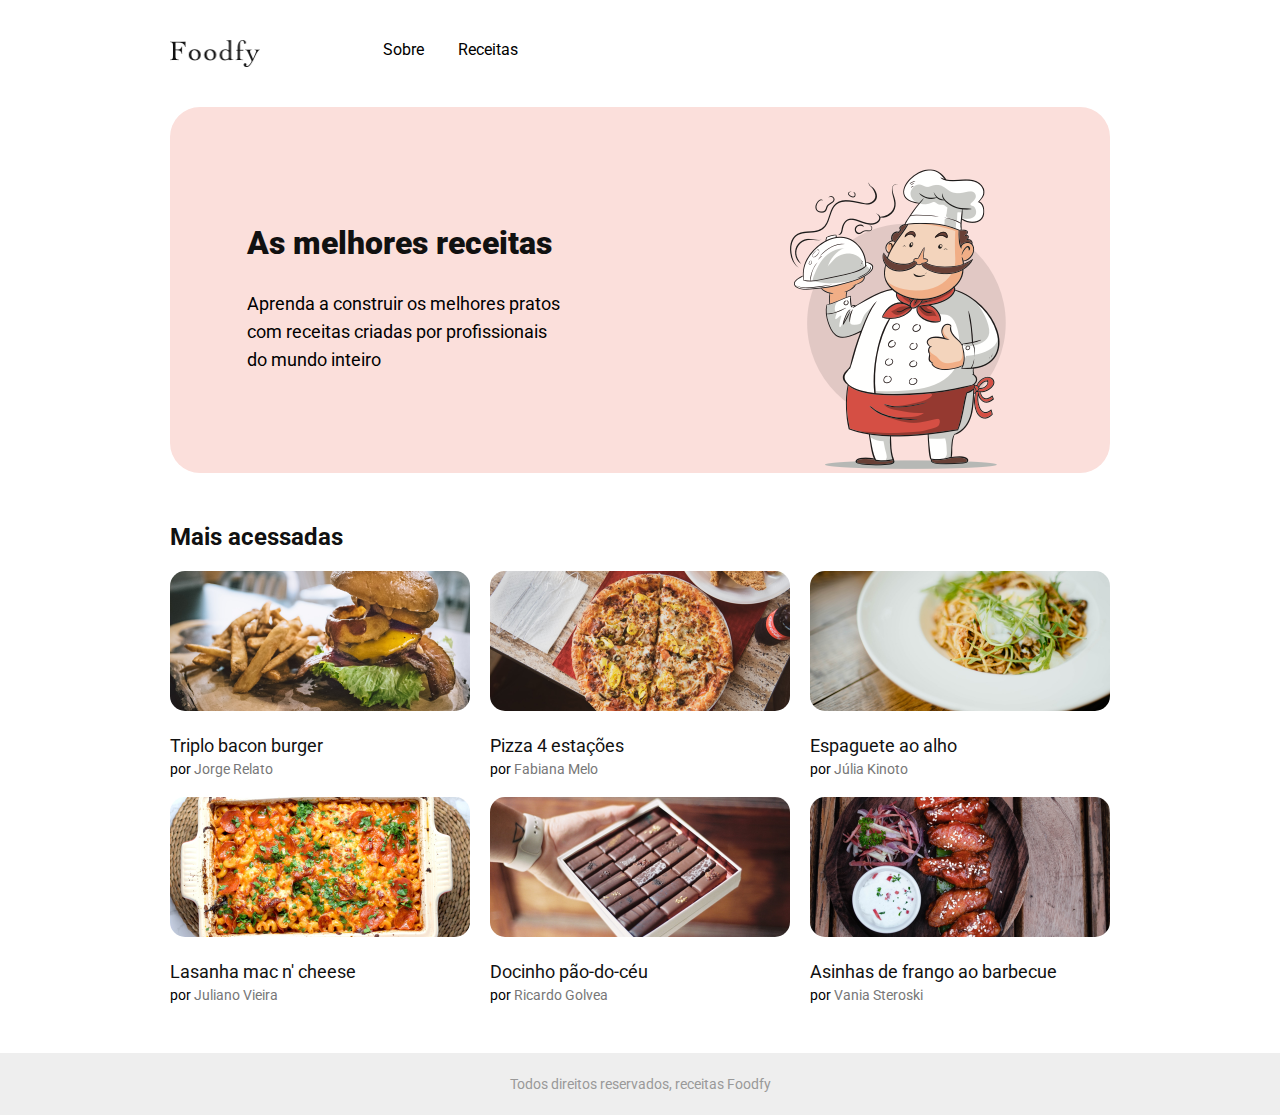
==== index.html @ 1d3b9c8e "finalizando frontend pagina sobre" ====
<!DOCTYPE html>
<html lang="pt-br">
<head>
  <meta charset="UTF-8">
  <meta name="viewport" content="width=device-width, initial-scale=1.0">
  <link rel="stylesheet" href="style.css">
  <title>Foodfy</title>
</head>
<body>

<div class="container">

  <header>
    <div class="menu">  
      <img src="assets/logo.png" alt="logo do site">
      <nav>
        <a href="sobre.html">Sobre</a>
        <a href="#">Receitas</a>
      </nav>          
    </div>
    
    <div class="banner">
      <div class="text-banner">
        <h1>As melhores receitas</h1>
        <p>Aprenda a construir os melhores pratos com receitas criadas por profissionais do mundo inteiro</p>
      </div>
      <div class="img-banner">
        <img src="assets/chef.png" alt="imagem do banner">
      </div>
    </div>
  </header>

  <main>
    <h1>Mais acessadas</h1>
    <div class="cards">
      <!--CARD-->
      <div class="card">
        <img src="assets/burger.png" alt="imagem de um burguer">
        <h3>Triplo bacon burger</h3>
        <p>por <span>Jorge Relato</span></p>
      </div>
      <!--CARD-->
      <div class="card">
        <img src="assets/pizza.png" alt="imagem de uma pizza">
        <h3>Pizza 4 estações</h3>
        <p>por <span>Fabiana Melo</span></p>
      </div>
      <!--CARD-->
      <div class="card">
        <img src="assets/espaguete.png" alt="imagem de um espaguete">
        <h3>Espaguete ao alho</h3>
        <p>por <span>Júlia Kinoto</span></p>
      </div>
      <!--CARD-->
      <div class="card">
        <img src="assets/lasanha.png" alt="imagem de uma lasanha">
        <h3>Lasanha mac n' cheese</h3>
        <p>por <span>Juliano Vieira</span></p>
      </div>
      <!--CARD-->
      <div class="card">
        <img src="assets/doce.png" alt="imagem de um doce">
        <h3>Docinho pão-do-céu</h3>
        <p>por <span>Ricardo Golvea</span></p>
      </div>
      <!--CARD-->  
      <div class="card">
        <img src="assets/asinhas.png" alt="imagem de asinhas de frango">
        <h3>Asinhas de frango ao barbecue</h3>
        <p>por <span>Vania Steroski</span></p>
      </div>      
    </div>    
  </main>
</div>
<footer>
    <p>Todos direitos reservados, receitas Foodfy</p>
</footer>
  
</body>
</html>
---- style.css ----
@import url('https://fonts.googleapis.com/css2?family=Roboto:wght@100;300;400;500;700;900&display=swap');

* {
  margin: 0;
  padding: 0;
}

:root {
  --primary-color: #FBDFDB; 
  --font-color: #111111; 
}


body {
  font-family: 'Roboto', sans-serif;
}

.container {
  max-width: 940px;
  /* text-align: center; */
  margin: 0 auto;


  /* border: 1px solid red; */
}

/* MENU */

header .menu {
  display: flex;
  justify-content: start;
  align-content: center;
  margin: 40px auto;
}

header .menu img{
  margin-right: 123px;
  width: 90px;
  height: 27px;
}

header .menu nav a{
  text-decoration: none;
  margin-right: 30px;

  font-size: 16px;
  color: #000;
  line-height: 19px;
}

header .menu nav a:hover {
  background-color: var(--primary-color);
}

/* BANNER  */

header .banner {
  display: grid;
  grid-template-columns: 1fr 1fr;

  height: 366px;
  max-width: 940px;
  background-color: var(--primary-color);
  border-radius: 30px;
}

header .banner .text-banner {
  /* border: 1px solid red; */
  display: grid;
  grid-template-rows: 1fr 1fr;
  justify-content: center;
  align-content: center;
}

header .banner .text-banner h1 {
  /* border: 1px solid blue; */
  margin-top: 117px;  
  font-size: 32px;
  color: #111111;
  font-weight: 900;
}

header .banner .text-banner p {
  /* margin-top: 10px;
  margin-left: 60px; */ 
  /* border: 1px solid red;   */
  text-align: left;
  max-width: 316px;
  /* height: 84px; */

  font-size: 18px;
  font-weight: normal;
  line-height: 28px;
}

header .img-banner {
  align-self: end;
}
header .banner img {  
  margin-left: 150px;
  width: 216px;
  height: 300px;
}

/* MAIN  */

main {  
  margin-top: 50px;
}

main h1 {
  font-size: 24px;
  font-weight: bold;
  line-height: 28px;
  color: var(--font-color); 
  text-align: left;

  margin-bottom: 20px;
}

main .cards {
  display: grid;
  grid-template-columns: 1fr 1fr 1fr;  
  gap: 20px;
}

main .cards .card {
  cursor: pointer;
}

main .cards .card img{
  max-width: 300px;
  height: 140px;
  border-radius: 15px;
}

main .cards .card img:hover {
  height: 200px;  
  transition: 400ms ease-in;
}

main .cards .card h3 {
  font-size: 18px;
  text-align: left;
  font-weight: normal;
  line-height: 21px;
  color: var(--font-color);
  margin-top: 20px;
  margin-bottom: 5px;
}

main .cards .card h3:hover {
  transition: 1s ease;
  background-color: var(--primary-color);
}

main .cards .card p {
  font-size: 14px;
  font-weight: normal;
  text-align: left;
  line-height: 16px;
}

main .cards .card p span {
  color: #777777;
}

footer {
  display: grid;
  grid-template-rows: 1fr;
  align-content: center;
  justify-content: center;
  margin-top: 50px;
  height: 62px;
  width: 100%;
  background: #EEEEEE;
  text-transform: ;
}

footer p {
  justify-self: center;
  align-self: center;
  font-size: 14px;
  line-height: 16px;
  color: #999999;
}  
 
/* PÁGINA SOBRE  */

header .menu nav a.active {
  font-weight: bold;
}

header .about {
  margin-bottom: 50px;
}

.text-sobre h1 {
  margin-top: 30px;
  margin-bottom: 20px;
  font-size: 24px;  
}
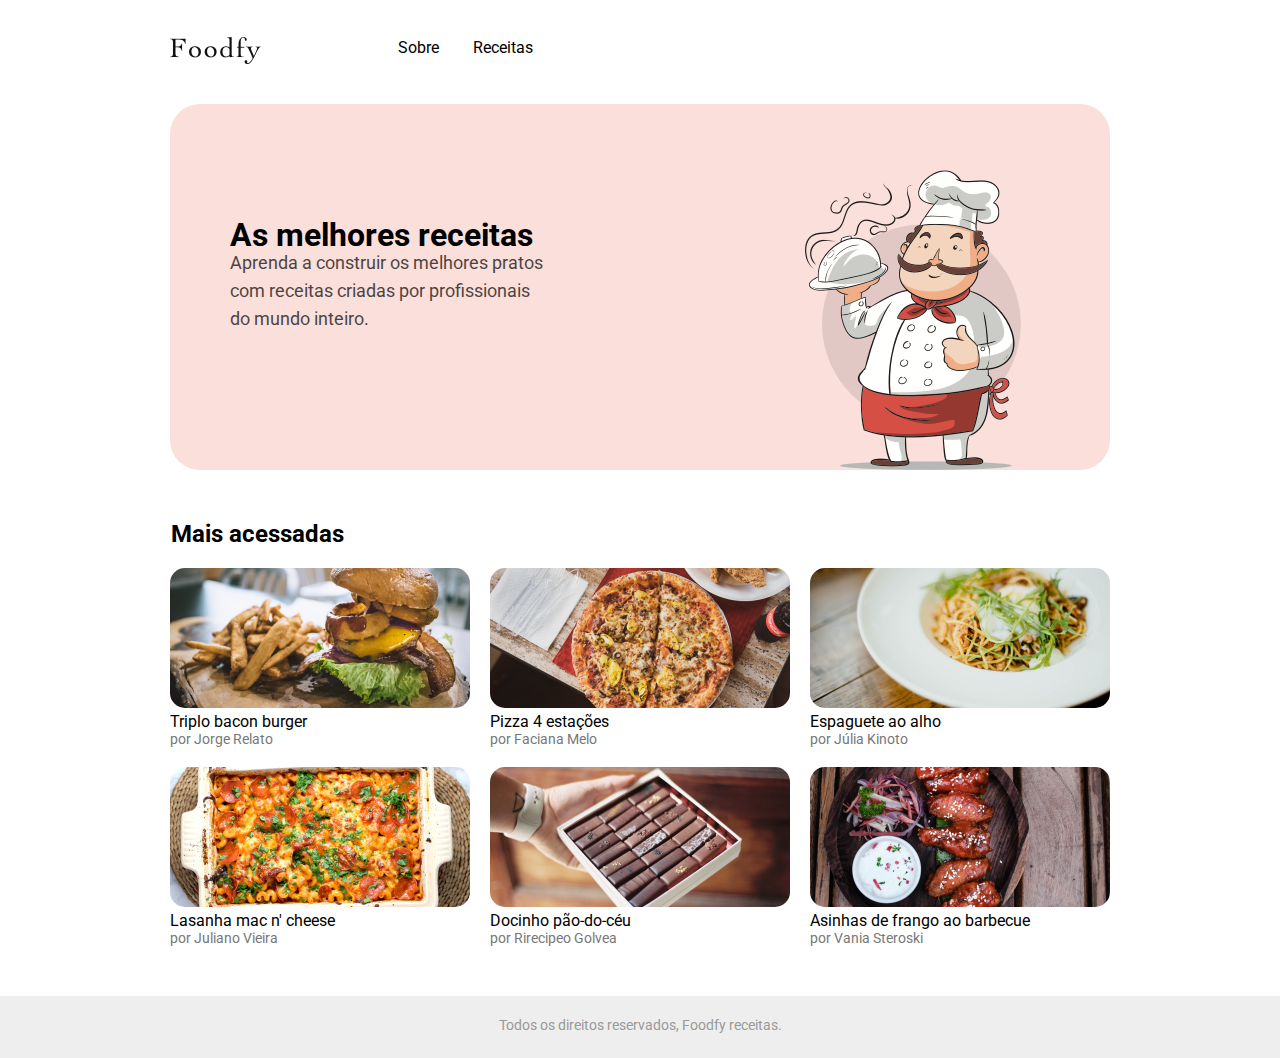
==== commit d8aba500: "frontend finalizado com modal" ====
--- a/index.html
+++ b/index.html
@@ -1,80 +1,133 @@
 <!DOCTYPE html>
-<html lang="pt-br">
+<html lang="en">
 <head>
-  <meta charset="UTF-8">
-  <meta name="viewport" content="width=device-width, initial-scale=1.0">
-  <link rel="stylesheet" href="style.css">
-  <title>Foodfy</title>
+    <meta charset="UTF-8">
+    <meta name="viewport" content="width=device-width, initial-scale=1.0">
+    <title>Foodfy</title>
+    <link rel="stylesheet" href="style.css">
 </head>
 <body>
+    <div class="container">
+        <header>
 
-<div class="container">
-
-  <header>
-    <div class="menu">  
-      <img src="assets/logo.png" alt="logo do site">
-      <nav>
-        <a href="sobre.html">Sobre</a>
-        <a href="#">Receitas</a>
-      </nav>          
+            <a href="./index.html">
+                <img src="./assets/logo.png" alt="Logo Foodfy" />
+            </a>
+            <div class = "links">
+                <a href="sobre.html">Sobre</a>
+                <a href="receitas.html">Receitas</a>
+            </div>
+        </header>
     </div>
     
-    <div class="banner">
-      <div class="text-banner">
-        <h1>As melhores receitas</h1>
-        <p>Aprenda a construir os melhores pratos com receitas criadas por profissionais do mundo inteiro</p>
-      </div>
-      <div class="img-banner">
-        <img src="assets/chef.png" alt="imagem do banner">
-      </div>
+
+    <div id="wrapper">
+
+        <div class="info">
+            <h1>As melhores receitas</h1>
+            <p>Aprenda a construir os melhores pratos com receitas criadas por profissionais do mundo inteiro.</p>
+        </div>
+
+        <img src="assets/chef.png" alt="Foodfy">
+
     </div>
-  </header>
 
-  <main>
-    <h1>Mais acessadas</h1>
-    <div class="cards">
-      <!--CARD-->
-      <div class="card">
-        <img src="assets/burger.png" alt="imagem de um burguer">
-        <h3>Triplo bacon burger</h3>
-        <p>por <span>Jorge Relato</span></p>
-      </div>
-      <!--CARD-->
-      <div class="card">
-        <img src="assets/pizza.png" alt="imagem de uma pizza">
-        <h3>Pizza 4 estações</h3>
-        <p>por <span>Fabiana Melo</span></p>
-      </div>
-      <!--CARD-->
-      <div class="card">
-        <img src="assets/espaguete.png" alt="imagem de um espaguete">
-        <h3>Espaguete ao alho</h3>
-        <p>por <span>Júlia Kinoto</span></p>
-      </div>
-      <!--CARD-->
-      <div class="card">
-        <img src="assets/lasanha.png" alt="imagem de uma lasanha">
-        <h3>Lasanha mac n' cheese</h3>
-        <p>por <span>Juliano Vieira</span></p>
-      </div>
-      <!--CARD-->
-      <div class="card">
-        <img src="assets/doce.png" alt="imagem de um doce">
-        <h3>Docinho pão-do-céu</h3>
-        <p>por <span>Ricardo Golvea</span></p>
-      </div>
-      <!--CARD-->  
-      <div class="card">
-        <img src="assets/asinhas.png" alt="imagem de asinhas de frango">
-        <h3>Asinhas de frango ao barbecue</h3>
-        <p>por <span>Vania Steroski</span></p>
-      </div>      
-    </div>    
-  </main>
-</div>
-<footer>
-    <p>Todos direitos reservados, receitas Foodfy</p>
-</footer>
-  
+    <div class="mais_acessadas">
+        <h1 id="title">Mais acessadas</h1>
+    </div>
+
+    <section class="recipes">
+
+        <div class="card" id="burger">
+            <div class="recipe_image-container">
+               <img src="assets/burger.png" alt="burguer">
+            </div>
+            <div class="recipe_info">
+                <p class="nome">Triplo bacon burger</p>
+                <p class="chef">por Jorge Relato</p>
+            </div>
+        </div>
+
+        <div class="card" id="pizza">
+            <div class="recipe_image-container">
+               <img src="assets/pizza.png" alt="pizza">
+            </div>
+            <div class="recipe_info">
+                <p class="nome">Pizza 4 estações</p>
+                <p class="chef">por Faciana Melo</p>
+            </div>
+        </div>
+
+        <div class="card" id="espaguete">
+            <div class="recipe_image-container">
+               <img src="assets/espaguete.png" alt="espaguete">
+            </div>
+            <div class="recipe_info">
+                <p class="nome">Espaguete ao alho</p>
+                <p class="chef">por Júlia Kinoto</p>
+            </div>
+        </div>
+
+        <div class="card" id="lasanha">
+            <div class="recipe_image-container">
+               <img src="assets/lasanha.png" alt="lasanha">
+            </div>
+            <div class="recipe_info">
+                <p class="nome">Lasanha mac n' cheese</p>
+                <p class="chef">por Juliano Vieira</p>
+            </div>
+        </div>
+
+        <div class="card" id="doce">
+            <div class="recipe_image-container">
+               <img src="assets/doce.png" alt="doce">
+            </div>
+            <div class="recipe_info">
+                <p class="nome">Docinho pão-do-céu</p>
+                <p class="chef">por Rirecipeo Golvea</p>
+            </div>
+        </div>
+
+        <div class="card" id="asinhas">
+            <div class="recipe_image-container">
+               <img src="assets/asinhas.png" alt="asinhas">
+            </div>
+            <div class="recipe_info">
+                <p class="nome">Asinhas de frango ao barbecue</p>
+                <p class="chef">por Vania Steroski</p>
+            </div>
+        </div>
+
+    </section>
+
+    <footer>
+        <p>Todos os direitos reservados, Foodfy receitas.</p>
+    </footer>
+
+    <div class="modal_overlay">
+
+        <div class="modal">
+
+            <div class="modal_image-container">
+                <img src="assets/burger.png">
+            </div>
+
+            <div class="modal_content">
+                <h1 class="nome"></h1>
+                <p class="chef"></p>
+            </div>
+
+            <a class="modal_close">
+                <P>Fechar modal</P>
+            </a>
+
+
+        </div>
+
+    </div>
+
+    <script src="scripts.js"></script>
+    
 </body>
+
 </html>--- a/style.css
+++ b/style.css
@@ -1,202 +1,232 @@
-@import url('https://fonts.googleapis.com/css2?family=Roboto:wght@100;300;400;500;700;900&display=swap');
-
-* {
-  margin: 0;
-  padding: 0;
-}
-
-:root {
-  --primary-color: #FBDFDB; 
-  --font-color: #111111; 
-}
-
+@import url('https://fonts.googleapis.com/css2?family=Roboto:wght@400;700&display=swap');
+
+*{
+    margin: 0;
+    padding: 0;
+    border: 0;
+}
 
 body {
-  font-family: 'Roboto', sans-serif;
+    font-family: 'Roboto', sans-serif;
+    
 }
 
 .container {
-  max-width: 940px;
-  /* text-align: center; */
-  margin: 0 auto;
-
-
-  /* border: 1px solid red; */
-}
-
-/* MENU */
-
-header .menu {
-  display: flex;
-  justify-content: start;
-  align-content: center;
-  margin: 40px auto;
-}
-
-header .menu img{
-  margin-right: 123px;
-  width: 90px;
-  height: 27px;
-}
-
-header .menu nav a{
-  text-decoration: none;
-  margin-right: 30px;
-
-  font-size: 16px;
-  color: #000;
-  line-height: 19px;
-}
-
-header .menu nav a:hover {
-  background-color: var(--primary-color);
-}
-
-/* BANNER  */
-
-header .banner {
-  display: grid;
-  grid-template-columns: 1fr 1fr;
-
-  height: 366px;
-  max-width: 940px;
-  background-color: var(--primary-color);
-  border-radius: 30px;
-}
-
-header .banner .text-banner {
-  /* border: 1px solid red; */
-  display: grid;
-  grid-template-rows: 1fr 1fr;
-  justify-content: center;
-  align-content: center;
-}
-
-header .banner .text-banner h1 {
-  /* border: 1px solid blue; */
-  margin-top: 117px;  
-  font-size: 32px;
-  color: #111111;
-  font-weight: 900;
-}
-
-header .banner .text-banner p {
-  /* margin-top: 10px;
-  margin-left: 60px; */ 
-  /* border: 1px solid red;   */
-  text-align: left;
-  max-width: 316px;
-  /* height: 84px; */
-
-  font-size: 18px;
-  font-weight: normal;
-  line-height: 28px;
-}
-
-header .img-banner {
-  align-self: end;
-}
-header .banner img {  
-  margin-left: 150px;
-  width: 216px;
-  height: 300px;
-}
-
-/* MAIN  */
-
-main {  
-  margin-top: 50px;
-}
-
-main h1 {
-  font-size: 24px;
-  font-weight: bold;
-  line-height: 28px;
-  color: var(--font-color); 
-  text-align: left;
-
-  margin-bottom: 20px;
-}
-
-main .cards {
-  display: grid;
-  grid-template-columns: 1fr 1fr 1fr;  
-  gap: 20px;
-}
-
-main .cards .card {
-  cursor: pointer;
-}
-
-main .cards .card img{
-  max-width: 300px;
-  height: 140px;
-  border-radius: 15px;
-}
-
-main .cards .card img:hover {
-  height: 200px;  
-  transition: 400ms ease-in;
-}
-
-main .cards .card h3 {
-  font-size: 18px;
-  text-align: left;
-  font-weight: normal;
-  line-height: 21px;
-  color: var(--font-color);
-  margin-top: 20px;
-  margin-bottom: 5px;
-}
-
-main .cards .card h3:hover {
-  transition: 1s ease;
-  background-color: var(--primary-color);
-}
-
-main .cards .card p {
-  font-size: 14px;
-  font-weight: normal;
-  text-align: left;
-  line-height: 16px;
-}
-
-main .cards .card p span {
-  color: #777777;
-}
-
-footer {
-  display: grid;
-  grid-template-rows: 1fr;
-  align-content: center;
-  justify-content: center;
-  margin-top: 50px;
-  height: 62px;
-  width: 100%;
-  background: #EEEEEE;
-  text-transform: ;
-}
-
-footer p {
-  justify-self: center;
-  align-self: center;
-  font-size: 14px;
-  line-height: 16px;
-  color: #999999;
-}  
- 
-/* PÁGINA SOBRE  */
-
-header .menu nav a.active {
-  font-weight: bold;
-}
-
-header .about {
-  margin-bottom: 50px;
-}
-
-.text-sobre h1 {
-  margin-top: 30px;
-  margin-bottom: 20px;
-  font-size: 24px;  
-}+    max-width: 940px;
+    margin: 0 auto;
+}
+
+header{
+    text-align: center;
+    max-width: 940px;
+    /* margin-left: 485px; */
+    align-items: flex-start;
+    display: flex;
+    margin-bottom: 30px;
+}
+
+header img{
+    size: 90.6px;
+    height: 26.9;
+    margin-top: 37px;
+    margin-right: 122.4px;
+}
+
+.links{
+    margin-top: 38px;
+}
+
+.links a{
+    text-decoration: none;
+    color: black;
+    font-weight: normal;
+    font-size: 16px;
+    width: 42px;
+    margin: 0 15px;
+}
+
+.links a.active {
+    font-weight: bold;
+}
+
+.links a:hover{
+    font-weight: bold;
+}
+
+
+/*=== WRAPPER ===*/
+
+#wrapper{
+    display: flex;
+    background-color: #FBDFDB;
+    max-width: 940px;
+    height: 366px;
+    margin: 0 auto;
+    margin-top: 36px;
+    border-radius: 30px;
+}
+
+#wrapper .info{
+    margin-top: 117px;
+    margin-left: 60px;
+    text-align: left;
+    line-height: 28px;
+}
+
+#wrapper .info h1{
+    font-size: 32px;
+    font-weight: bold;
+}
+
+#wrapper .info p{
+    width: 316px;
+    height: 84px;
+    font-size: 18px;
+    opacity: 0.7;
+    
+}
+
+#wrapper img{
+    width: 216px;
+    height: 300px;
+    margin-top: 66px;
+    margin-right: 100px;
+    margin-left: 259px;
+}
+
+.about{    
+    max-width: 940px;
+    margin: 0 auto;
+    text-align: justify;
+}
+
+.about h1{
+    margin-top: 50px;
+    margin-bottom: 20px;
+    font-size: 24px;
+}
+
+
+.about h2{
+    margin-top: 30px;
+    margin-bottom: 20px;
+    font-size: 20px;
+}
+
+.about p{
+    font-size: 18px;
+    margin-bottom: 50px;
+}
+
+/* === CARDS === */
+
+#title{
+    font-size: 24px;
+    text-align: center;
+    margin-bottom: 20px;
+    margin-top: 50px;
+    margin-right: 765px;
+}
+
+.recipes{
+    max-width: 940px;
+    display: grid;
+    grid-template-columns: repeat(3, 1fr);
+    margin: 0 auto;
+    gap: 20px;
+}
+
+.recipe_image-container img{
+    width: 300px;
+    height: 140px;
+    border-radius: 15px;
+}
+
+.card .info .nome{
+    font-size: 18px;
+}
+
+.card .recipe_info .chef{
+    font-size: 14px;
+    color: #777777
+}
+.card:hover{
+    cursor: pointer;
+}
+
+footer{
+    margin-top: 50px;
+    height: 62px;
+    background-color: #EEEEEE;
+    
+}
+
+footer p{
+    font-size: 14px;
+    line-height: 6.5vh;
+    text-align: center;
+    color: #999999;
+}
+
+
+/* === MODAL === */
+
+.modal_overlay{
+    background-color: rgba(0, 0, 0, 0.7);
+    width: 100%;
+    height: 100%;
+    position: fixed;
+    top: 0;
+    opacity: 0;
+    visibility: hidden;
+}
+
+.modal{
+    background-color: white;
+    border-radius: 16px;
+    width: 660px;
+    height: 413px;
+    margin: 27vh auto;
+    position: relative;
+}
+
+.modal_image-container img{
+    margin: 30px;
+    width: 600px;
+    height: 200px;
+    border-radius: 15px; 
+}
+
+.modal_content{
+    text-align: center;
+}
+
+.modal_content .nome{
+    font-size: 24px;
+}
+
+.modal_content .chef{
+    font-size: 18px;
+    color: #777777;
+}
+
+.modal_close{
+    text-align: center;
+}
+
+.modal_close:hover{
+    cursor: pointer;
+}
+
+.modal_close p{
+    color: #999999;
+    margin-top: 60px;
+}
+
+
+/* === MODAL ACTIVE === */
+
+.modal_overlay.active{
+    opacity: 1;
+    visibility: visible;
+}
